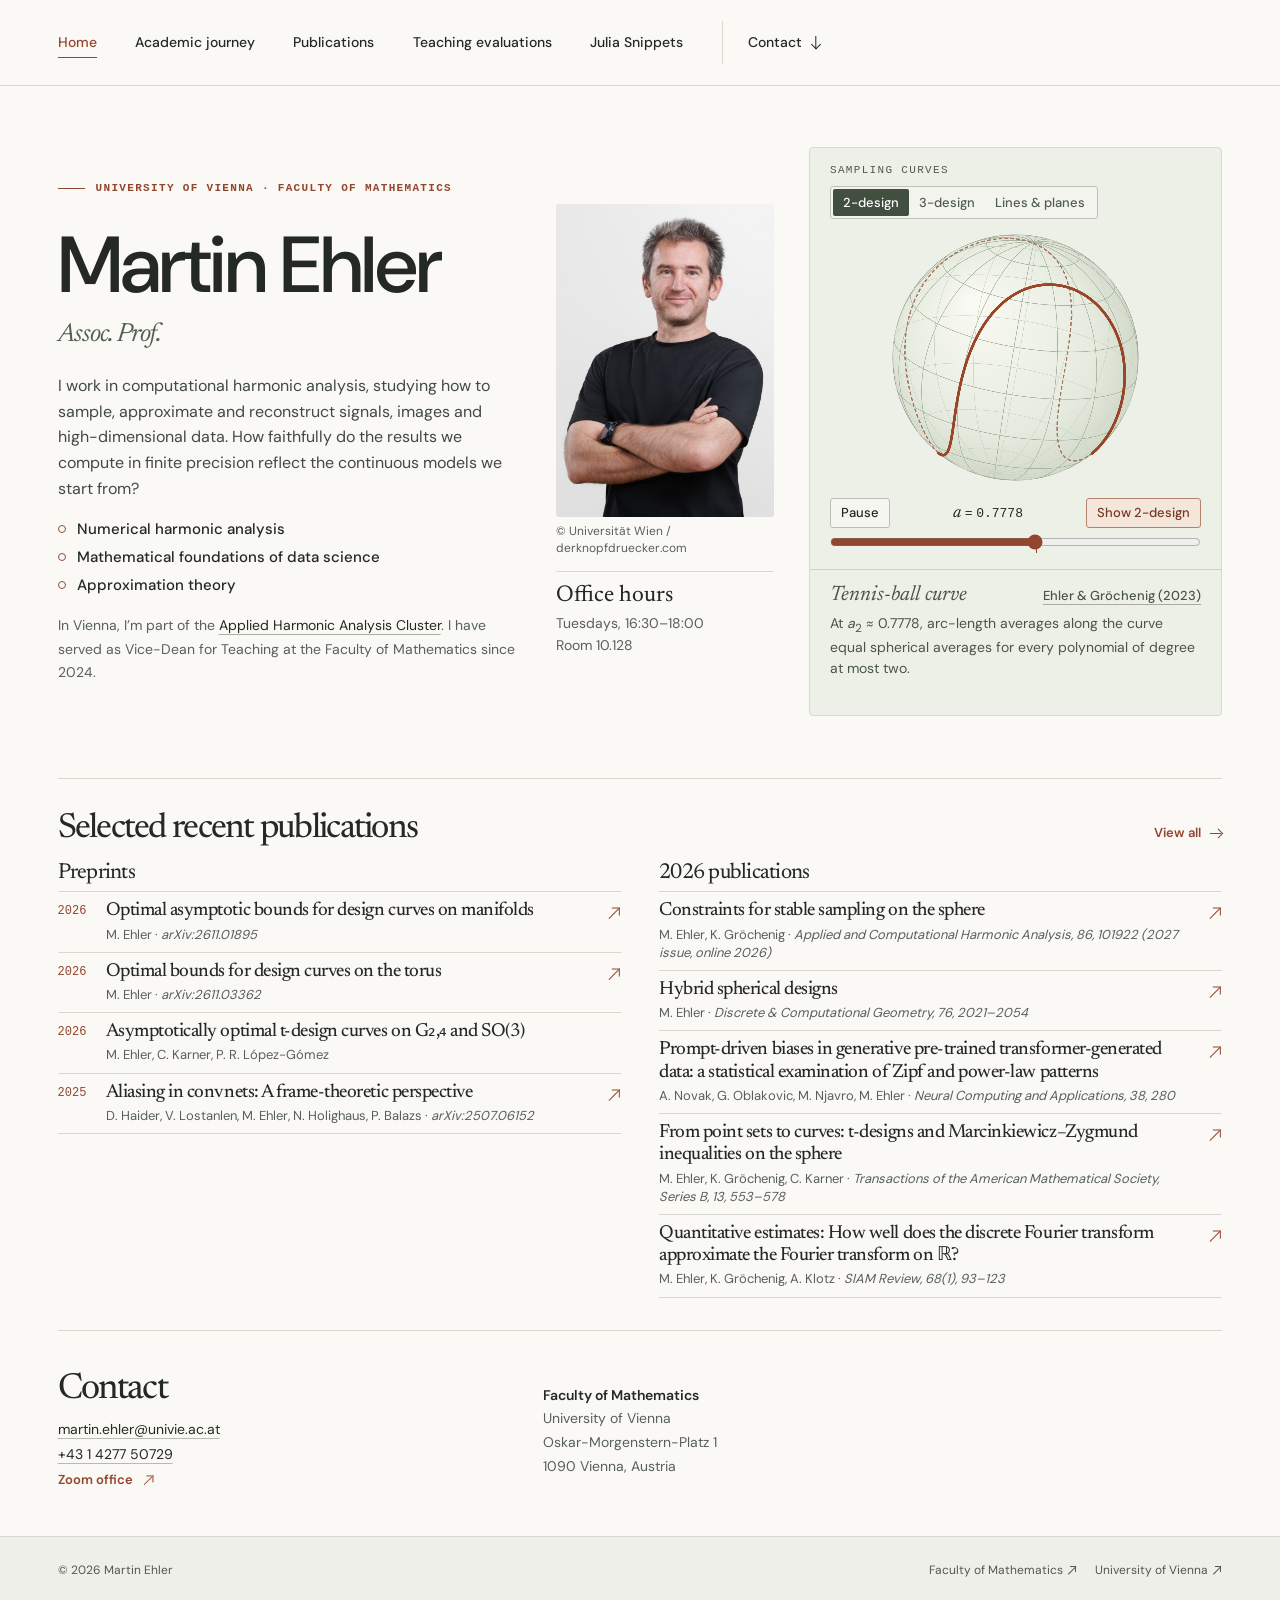
==== index.html @ 62faaa67 "Shorten the academic title beneath Martin Ehler’s name" ====
<!doctype html>
<html lang="en">
<head>
  <meta charset="utf-8">
  <meta name="viewport" content="width=device-width, initial-scale=1">
  <meta name="description" content="Mathematics at the University of Vienna. Martin Ehler’s research in computational harmonic analysis, recent papers, academic journey and contact details.">
  <meta name="theme-color" content="#faf9f5">
  <title>Martin Ehler | Mathematics, University of Vienna</title>
  <link rel="icon" type="image/png" href="assets/mark.png">
  <link rel="stylesheet" href="assets/site.css">
  
  <script defer src="assets/home.js"></script>
</head>
<body>
  <a class="skip-link" href="#main">Skip to content</a>
  <header class="masthead">
    <div class="wrap masthead-inner">
      <nav class="main-nav" aria-label="Primary navigation">
        <a href="index.html" aria-current="page">Home</a> <a href="academic-journey.html">Academic journey</a> <a href="publications.html">Publications</a>
        <a href="teaching-evaluations.html">Teaching evaluations</a>
        <a href="julia-snippets.html">Julia Snippets</a>
        <a class="contact-nav" href="#contact">Contact <span class="link-arrow arrow-down" aria-hidden="true"></span></a>
      </nav>
    </div>
  </header>
  <main class="wrap" id="main" tabindex="-1">
    
  <section class="home-hero" aria-labelledby="name">
    <div class="hero-copy">
      <p class="kicker kicker-line">University of Vienna · Faculty of Mathematics</p>
      <h1 id="name">Martin Ehler</h1>
      <p class="role">Assoc. Prof.</p>
      <p class="intro">I work in computational harmonic analysis, studying how to sample, approximate and reconstruct signals, images and high-dimensional data. How faithfully do the results we compute in finite precision reflect the continuous models we start from?</p>
      <ul class="focus-list" aria-label="Research interests">
        <li>Numerical harmonic analysis</li>
        <li>Mathematical foundations of data science</li>
        <li>Approximation theory</li>
      </ul>
      <p class="profile-note">In Vienna, I’m part of the <a href="https://aha.univie.ac.at/">Applied Harmonic Analysis Cluster</a>. I have served as Vice-Dean for Teaching at the Faculty of Mathematics since 2024.</p>
    </div>
    <div class="hero-portrait">
      <figure>
        <img src="assets/martin-ehler.jpg" width="756" height="1088" alt="Martin Ehler">
        <figcaption>© Universität Wien / derknopfdruecker.com</figcaption>
      </figure>
      <section class="office-hours" aria-labelledby="office-hours-title">
        <h2 id="office-hours-title">Office hours</h2>
        <p>Tuesdays, 16:30–18:00<br>Room 10.128</p>
      </section>
    </div>
    <figure class="home-plate" id="geometry">
      <div class="figure-top">
        <span class="figure-title">
          <span class="curves-heading">Sampling curves</span>
          <span class="geometry-heading" inert>Optimal configurations</span>
        </span>
        <div class="curve-choices" role="group" aria-label="Choose a mathematical view" hidden>
          <button type="button" data-degree="2" aria-pressed="true">2-design</button>
          <button type="button" data-degree="3" aria-pressed="false">3-design</button>
          <button type="button" data-view="geometry" aria-pressed="false">Lines &amp; planes</button>
        </div>
      </div>
      <div class="figure-views">
        <div class="curve-view">
          <div class="plate-image-area">
            <img class="sphere-poster" src="assets/sphere.png" width="1024" height="1024" alt="The tennis-ball seam at the spherical 2-design parameter. Its far side is dashed.">
            <canvas class="spherical-curve" width="1024" height="1024" role="img" aria-labelledby="curve-title-2" aria-describedby="curve-view" hidden></canvas>
            <span id="curve-view" hidden>The copper line is solid on the near side of the sphere and dashed on the far side.</span>
          </div>
          <div class="curve-controls" hidden>
            <button type="button" class="play-curve">Play</button>
            <label for="curve-parameter"><i>a</i> = <span class="parameter-value">0.7778</span></label>
            <div class="parameter-track">
              <input type="range" id="curve-parameter" min="0.5" max="1" step="0.0001" value="0.7778" aria-label="Shape parameter a" aria-describedby="design-note-2">
            </div>
            <button type="button" class="show-design">Show 2-design</button>
          </div>
        </div>
        <div class="geometry-view" inert>
          <div class="geometry-stage">
            <canvas class="geometry-canvas" tabindex="0" aria-label="Six lines and six planes in 3D" aria-describedby="geometry-help" aria-description="Use the arrow keys to rotate and + or − to zoom."></canvas>
            <span class="geometry-hint" id="geometry-help">Drag to rotate · Scroll or pinch to zoom</span>
            <p class="geometry-status" role="status">Loading the 3D model…</p>
          </div>
          <div class="geometry-tools">
            <button type="button" class="geometry-spin" disabled>Pause rotation</button>
          </div>
        </div>
      </div>
      <figcaption class="plate-caption">
        <div data-caption="2">
          <div class="caption-heading"><span class="figure-caption-text" id="curve-title-2">Tennis-ball curve</span>
            <a class="curve-source" href="https://doi.org/10.1017/fms.2023.106">Ehler &amp; Gröchenig (2023)</a></div>
          <p id="design-note-2">At <i>a</i><sub>2</sub> ≈ 0.7778, arc-length averages along the curve equal spherical averages for every polynomial of degree at most two.</p>
          <noscript><p><a href="assets/sphere-k3.png">View the spherical 3-design at <i>a</i>₃ ≈ 0.7660</a></p></noscript>
        </div>
        <div data-caption="3" inert>
          <div class="caption-heading"><span class="figure-caption-text" id="curve-title-3">Spherical curve with threefold symmetry</span>
            <a class="curve-source" href="https://doi.org/10.1017/fms.2023.106">Ehler &amp; Gröchenig (2023)</a></div>
          <p id="design-note-3">At <i>a</i><sub>3</sub> ≈ 0.7660, arc-length averages along the curve equal spherical averages for every polynomial of degree at most three.</p>
        </div>
        <div class="geometry-description" data-caption="geometry" inert>
          <div class="caption-heading"><span class="figure-caption-text">Six lines, six planes</span>
            <a class="curve-source" href="https://doi.org/10.1007/s00365-018-9443-5" title="Reproducing Kernels for the Irreducible Components of Polynomial Spaces on Unions of Grassmannians, §7.6">Ehler &amp; Gräf (2019)</a></div>
          <p>Six lines join opposite vertices of a regular icosahedron. Pair each line with its perpendicular plane through the center. Together they form a 3-design with the fewest possible subspaces.</p>
        </div>
      </figcaption>
    </figure>
  </section>

  <section class="home-secondary" aria-labelledby="papers-title">
    <div class="section-head">
      <h2 id="papers-title">Selected recent publications</h2>
      <a class="mini-link" href="publications.html">View all <span aria-hidden="true" class="link-arrow"></span></a>
    </div>
    <div class="recent-groups">
      <section aria-labelledby="recent-preprints">
        <h3 id="recent-preprints">Preprints</h3>
        <ul class="highlight-list dated-papers">
          <li>
            <a class="highlight-paper" href="https://arxiv.org/abs/2611.01895">
              <span class="date">2026</span>
              <span><span class="paper-title">Optimal asymptotic bounds for design curves on manifolds</span>
                <span class="byline">M. Ehler · <i>arXiv:2611.01895</i></span></span>
              <span aria-hidden="true" class="link-arrow arrow-out"></span>
            </a>
          </li>
          <li>
            <a class="highlight-paper" href="https://arxiv.org/abs/2611.03362">
              <span class="date">2026</span>
              <span><span class="paper-title">Optimal bounds for design curves on the torus</span>
                <span class="byline">M. Ehler · <i>arXiv:2611.03362</i></span></span>
              <span aria-hidden="true" class="link-arrow arrow-out"></span>
            </a>
          </li>
          <li>
            <div class="highlight-paper">
              <span class="date">2026</span>
              <span><span class="paper-title">Asymptotically optimal t-design curves on G₂,₄ and SO(3)</span>
                <span class="byline">M. Ehler, C. Karner, P. R. López-Gómez</span></span>
            </div>
          </li>
          <li>
            <a class="highlight-paper" href="https://arxiv.org/abs/2507.06152">
              <span class="date">2025</span>
              <span><span class="paper-title">Aliasing in convnets: A frame-theoretic perspective</span>
                <span class="byline">D. Haider, V. Lostanlen, M. Ehler, N. Holighaus, P. Balazs · <i>arXiv:2507.06152</i></span></span>
              <span aria-hidden="true" class="link-arrow arrow-out"></span>
            </a>
          </li>
        </ul>
      </section>
      <section aria-labelledby="recent-2026">
        <h3 id="recent-2026">2026 publications</h3>
        <ul class="highlight-list">
          <li>
            <a class="highlight-paper" href="https://doi.org/10.1016/j.acha.2026.101922">
              <span><span class="paper-title">Constraints for stable sampling on the sphere</span>
                <span class="byline">M. Ehler, K. Gröchenig · <i>Applied and Computational Harmonic Analysis, 86, 101922 (2027 issue, online 2026)</i></span></span>
              <span aria-hidden="true" class="link-arrow arrow-out"></span>
            </a>
          </li>
          <li>
            <a class="highlight-paper" href="https://doi.org/10.1007/s00454-026-00861-7">
              <span><span class="paper-title">Hybrid spherical designs</span>
                <span class="byline">M. Ehler · <i>Discrete &amp; Computational Geometry, 76, 2021–2054</i></span></span>
              <span aria-hidden="true" class="link-arrow arrow-out"></span>
            </a>
          </li>
          <li>
            <a class="highlight-paper" href="https://doi.org/10.1007/s00521-026-12062-7">
              <span><span class="paper-title">Prompt-driven biases in generative pre-trained transformer-generated data: a statistical examination of Zipf and power-law patterns</span>
                <span class="byline">A. Novak, G. Oblakovic, M. Njavro, M. Ehler · <i>Neural Computing and Applications, 38, 280</i></span></span>
              <span aria-hidden="true" class="link-arrow arrow-out"></span>
            </a>
          </li>
          <li>
            <a class="highlight-paper" href="https://doi.org/10.1090/btran/259">
              <span><span class="paper-title">From point sets to curves: t-designs and Marcinkiewicz–Zygmund inequalities on the sphere</span>
                <span class="byline">M. Ehler, K. Gröchenig, C. Karner · <i>Transactions of the American Mathematical Society, Series B, 13, 553–578</i></span></span>
              <span aria-hidden="true" class="link-arrow arrow-out"></span>
            </a>
          </li>
          <li>
            <a class="highlight-paper" href="https://doi.org/10.1137/24M1650399">
              <span><span class="paper-title">Quantitative estimates: How well does the discrete Fourier transform approximate the Fourier transform on ℝ?</span>
                <span class="byline">M. Ehler, K. Gröchenig, A. Klotz · <i>SIAM Review, 68(1), 93–123</i></span></span>
              <span aria-hidden="true" class="link-arrow arrow-out"></span>
            </a>
          </li>
        </ul>
      </section>
    </div>
  </section>
  <section class="contact-block" id="contact" aria-labelledby="contact-title">
    <div class="contact-identity">
      <h2 id="contact-title">Contact</h2><a href="mailto:martin.ehler@univie.ac.at">martin.ehler@univie.ac.at</a><br>
      <a href="tel:+431427750729">+43 1 4277 50729</a><br>
      <a class="mini-link" href="https://univienna.zoom.us/j/3444855504">Zoom office <span class="link-arrow arrow-out" aria-hidden="true"></span></a>
    </div>
    <address class="contact-data"><strong>Faculty of Mathematics</strong>University of Vienna<br>Oskar-Morgenstern-Platz 1<br>1090 Vienna, Austria</address>
  </section>

  </main>
  <footer class="site-footer">
    <div class="wrap footer-inner"><span>© 2026 Martin Ehler</span>
      <nav class="footer-links" aria-label="University links">
        <a href="https://mathematik.univie.ac.at/en/">Faculty of Mathematics <span aria-hidden="true" class="link-arrow arrow-out"></span></a>
        <a href="https://www.univie.ac.at/en/">University of Vienna <span aria-hidden="true" class="link-arrow arrow-out"></span></a>
      </nav>
    </div>
  </footer>
</body>
</html>
---- assets/site.css ----
@font-face{font-family:Newsreader;src:url("fonts/Newsreader.ttf") format("truetype");font-weight:200 800;font-style:normal;font-display:swap}
@font-face{font-family:Newsreader;src:url("fonts/Newsreader-Italic.ttf") format("truetype");font-weight:200 800;font-style:italic;font-display:swap}
@font-face{font-family:"DM Sans";src:url("fonts/DM-Sans.ttf") format("truetype");font-weight:100 1000;font-style:normal;font-display:swap}
:root{
  --paper:#faf9f5; --ink:#242923; --muted:#586059; --accent:#93452e; --line:#d8d8cd;
  --sage:#eeefe7; --serif:Newsreader,Georgia,"Times New Roman",serif;
  --sans:"DM Sans",system-ui,-apple-system,"Segoe UI",sans-serif; --mono:ui-monospace,"SFMono-Regular",Consolas,"Liberation Mono",monospace;
}
*{box-sizing:border-box}
html{scroll-behavior:smooth;scroll-padding-top:26px}
body{margin:0;background:var(--paper);color:var(--ink);font:400 16px/1.55 var(--sans);-webkit-font-smoothing:antialiased}
a{color:inherit;text-decoration-color:#a9aca0;text-underline-offset:4px}
a:hover{color:var(--accent);text-decoration-color:currentColor}
button,input,select{font:inherit;color:inherit}
button,a{touch-action:manipulation}
button{cursor:pointer}
:focus-visible{outline:2px solid var(--accent);outline-offset:4px}
[hidden]{display:none!important}
img{max-width:100%;vertical-align:middle}
h1,h2,h3,p,figure{margin:0}
h1,h2,h3{font-family:var(--serif);font-weight:440;line-height:1.08}
::selection{background:#e7cbbd}
.wrap{width:min(120rem,calc(100% - clamp(4rem,9vw,14rem)));margin-inline:auto}
.skip-link{position:fixed;top:6px;left:12px;transform:translateY(-160%);z-index:10;padding:.6em 1em;color:#fff;background:var(--ink)}
.skip-link:focus{transform:none}
.masthead{border-bottom:1px solid var(--line)}
.masthead-inner{min-height:85px;display:flex;align-items:center}
.main-nav{display:flex;align-items:center;gap:clamp(18px,3vw,42px)}
.main-nav a{font:500 14px/1.3 var(--sans);text-decoration:none;position:relative;padding:12px 0;white-space:nowrap}
.main-nav [aria-current=page]{color:var(--accent)}
.main-nav [aria-current=page]:after{content:"";position:absolute;left:0;right:0;bottom:6px;background:var(--accent);height:1px}
.main-nav .contact-nav{padding-left:clamp(15px,2vw,28px);border-left:1px solid var(--line);display:flex;align-items:center;gap:8px}
.kicker{font:600 11px/1.5 var(--mono);text-transform:uppercase;letter-spacing:.12em;color:var(--accent)}
.kicker-line{display:flex;align-items:center;column-gap:11px}
.kicker-line:before{content:"";width:27px;height:1px;background:currentColor;flex:none}
.home-hero{display:grid;grid-template-columns:minmax(0,1.12fr) clamp(190px,17vw,272px) minmax(0,1fr);align-items:center;gap:clamp(22px,2.8vw,56px);padding-block:clamp(43px,4.8vw,70px);border-bottom:1px solid var(--line)}
.hero-copy .kicker{margin-bottom:29px}
.hero-copy h1{font:525 clamp(3.5rem,6.2vw,6.5rem)/1.02 var(--sans);letter-spacing:-.02em}
.role{font-size:clamp(22px,2.05vw,31px);font-family:var(--serif);font-style:italic;line-height:1.18;margin-top:14px;letter-spacing:-.035em;color:#535e52}
.intro{font-size:clamp(16px,1.23vw,19px);line-height:1.6;max-width:55ch;color:#424a42;margin-top:22px;text-wrap:pretty}
.hero-portrait{justify-self:center;width:100%;max-width:272px}
.hero-portrait img{display:block;width:100%;height:auto;border-radius:3px}
.hero-portrait figcaption{margin-top:6px;color:var(--muted);font:12px/1.4 var(--sans)}
.office-hours{margin-top:14px;padding-top:12px;border-top:1px solid var(--line)}
.office-hours h2{font-size:23px}
.office-hours p{margin:5px 0 3px;font-size:14px;color:var(--muted)}
.button,.plain-link{display:inline-flex;align-items:center;justify-content:center;gap:13px;font:550 14px/1.3 var(--sans);text-decoration:none}
.button{background:var(--ink);color:var(--paper);padding:15px 19px;border:1px solid var(--ink);border-radius:3px}
.button:hover{background:#3c473c;border-color:#3c473c;color:#fff}
.plain-link{border-bottom:1px solid #8e9488;padding:7px 0 4px}
.link-arrow{position:relative;display:inline-block;width:.95em;height:.95em;flex:none;vertical-align:-.08em}
.link-arrow:before,.link-arrow:after{content:"";position:absolute}
.link-arrow:before{width:.86em;right:.07em;top:50%;border-top:1.3px solid currentColor}
.link-arrow:after{width:.43em;height:.43em;right:.08em;top:50%;border-top:1.3px solid currentColor;border-right:1.3px solid currentColor;transform:translateY(-46%) rotate(45deg)}
.arrow-out{transform:rotate(-45deg)}
.arrow-down{transform:rotate(90deg)}
.highlight-paper .arrow-out{align-self:start;margin-top:5px}
.home-plate{--figure-diameter:clamp(245px,21vw,400px);margin:0;container-type:inline-size;background:#edf0e7;border:1px solid #d6dbcf;border-radius:4px;overflow:hidden}
.figure-top{padding:15px 20px 0;display:flex;align-items:center;justify-content:space-between;gap:8px;flex-wrap:wrap}
.figure-title{display:grid;font:500 11px/1.4 var(--mono);letter-spacing:.12em;text-transform:uppercase;color:#4c5c4e}
.figure-title>span{grid-area:1/1}
.figure-title>[inert]{visibility:hidden}
.curve-choices{border:1px solid #bcc2b6;border-radius:3px;display:inline-flex;padding:2px;align-items:center;background:#f3f4ee}
.curve-choices button{border:0;background:transparent;color:#515c51;font:500 13px/1 var(--sans);padding:7px 10px;border-radius:2px}
.curve-choices button[aria-pressed=true]{background:#424e40;color:white}
/* Stack every alternative in the same grid cell so wrapped captions and controls reserve their space. */
.figure-views,.plate-caption{display:grid;grid-template-columns:minmax(0,1fr)}
.figure-views>*,.plate-caption>[data-caption]{grid-area:1/1;min-width:0}
.figure-views>[inert],.plate-caption>[inert]{visibility:hidden}
.geometry-stage{position:relative;width:min(calc(100% - 28px),var(--figure-diameter));aspect-ratio:1;margin:4px auto}
.geometry-canvas{width:100%;height:100%;display:block;touch-action:none;cursor:grab}
.geometry-canvas:active{cursor:grabbing}
.geometry-canvas:focus-visible{outline:2px solid var(--accent);outline-offset:-2px}
.geometry-status{position:absolute;inset:0;display:grid;place-items:center;padding:18px;text-align:center;background:#edf0e7;color:var(--muted)}
.geometry-tools{display:flex;align-items:center;gap:6px;flex-wrap:wrap;padding:2px 14px 13px}
.geometry-tools button{font:500 13px/1.2 var(--sans);background:#f5f6f0;border:1px solid #b9c0b2;border-radius:3px;padding:6px 9px}
.geometry-hint{position:absolute;inset:auto 0 0;text-align:center;pointer-events:none;font:12px/1.3 var(--sans);color:#485647}
.geometry-spin{min-width:9em}
@container (max-width:24rem){.figure-top{padding-inline:14px}.curve-choices button{padding-inline:8px}}
.plate-image-area{display:grid;place-items:center;padding:4px 14px}
.plate-image-area :is(img,canvas){display:block;width:min(100%,var(--figure-diameter));height:auto;aspect-ratio:1}
.curve-controls{display:flex;align-items:center;gap:12px;padding:2px 20px 13px;font:500 13px/1.2 var(--sans)}
.curve-controls button{background:#f5f6f0;border:1px solid #b9c0b2;border-radius:3px;padding:6px 10px;font:inherit;white-space:nowrap}
.curve-controls button:hover{border-color:#778472}
.play-curve{min-width:4.1em}
.curve-controls label{display:flex;align-items:baseline;gap:.28em;white-space:nowrap;font:13px/1.2 var(--mono)}
.curve-controls label i{font:italic 18px/1 var(--serif)}
.parameter-track{position:relative;flex:1;min-width:4rem}
.parameter-track:after{content:"";position:absolute;top:calc(50% + 7px);left:var(--design-position);height:4px;border-left:1px solid var(--accent);pointer-events:none}
.parameter-track input{display:block;width:100%;height:28px;margin:0;accent-color:var(--accent);cursor:pointer}
.home-plate[data-at-design="true"] .show-design{background:#f5e6db;border-color:#b3836c;color:#743921}
.plate-caption{border-top:1px solid #cdd4c6;padding:13px 20px;color:#485647}
.caption-heading{display:flex;align-items:baseline;justify-content:space-between;flex-wrap:wrap;gap:3px 12px}
.figure-caption-text{font:italic 21px/1.2 var(--serif)}
.curve-source{font:500 13px/1.5 var(--sans)}
.plate-caption p{max-width:72ch;margin-top:5px;font:14px/1.5 var(--sans)}
.home-secondary{padding:clamp(24px,2.5vw,38px) 0}
.section-head{display:flex;align-items:baseline;justify-content:space-between;gap:10px}
.section-head h2{font-size:clamp(30px,2.7vw,42px);letter-spacing:-.05em}
.mini-link{font:600 13px/1.4 var(--sans);text-decoration:none;color:var(--accent);white-space:nowrap;display:inline-flex;gap:9px;align-items:center}
.recent-groups{display:grid;grid-template-columns:repeat(2,minmax(0,1fr));gap:18px clamp(24px,3vw,48px);margin-top:14px}
.recent-groups h3{font-size:clamp(21px,1.7vw,26px);letter-spacing:-.035em}
.highlight-list{margin:6px 0 0;padding:0;list-style:none;border-top:1px solid var(--line)}
.highlight-list li{border-bottom:1px solid var(--line)}
.dated-papers .highlight-paper{grid-template-columns:38px minmax(0,1fr) 16px}
.highlight-paper{display:grid;grid-template-columns:minmax(0,1fr) 16px;gap:10px;padding:8px 0;text-decoration:none}
.highlight-paper .date{color:var(--accent);font:500 12px/1.3 var(--mono);padding-top:4px}
.highlight-paper .paper-title{font:470 clamp(19px,1.45vw,23px)/1.17 var(--serif);letter-spacing:-.025em;display:block;text-wrap:pretty}
.highlight-paper .byline{font:400 13px/1.4 var(--sans);color:var(--muted);margin-top:3px;display:block}
.highlight-paper .link-arrow{color:var(--accent);justify-self:end}
.focus-list{list-style:none;margin:18px 0;padding:0;display:grid;gap:6px}
.focus-list li{display:flex;gap:11px;align-items:baseline;font-size:15px;line-height:1.45;font-weight:500}
.focus-list li:before{content:"";width:6px;height:6px;border:1px solid #91513a;border-radius:50%;transform:translateY(-1px);flex:none}
.profile-note{font:400 14px/1.65 var(--sans);color:var(--muted);max-width:61ch}
.profile-note a{text-decoration-color:#aaafa2;color:var(--ink)}
.contact-block{border-top:1px solid var(--line);padding-block:40px 44px;display:grid;grid-template-columns:1.3fr 1fr .85fr;gap:28px;align-items:center}
.contact-identity h2{font-size:36px;letter-spacing:-.045em;margin-bottom:8px}
.contact-block a:not(.mini-link){font-size:14px;text-decoration-color:#b8bbb0}
.contact-data{font-style:normal;color:var(--muted);font-size:14px;line-height:1.7}
.contact-data strong{display:block;font-weight:600;color:var(--ink)}
.site-footer{border-top:1px solid var(--line);background:#eeefe8}
.footer-inner{min-height:68px;display:flex;align-items:center;justify-content:space-between;gap:18px;font-size:12px;color:#50594f}
.footer-links{display:flex;gap:18px;flex-wrap:wrap}
.footer-links a{text-decoration:none}
.footer-links a:hover{text-decoration:underline}
.page-intro{padding:clamp(32px,3.8vw,58px) 0 clamp(26px,2.9vw,44px);display:flex;justify-content:space-between;gap:24px;align-items:flex-end}
.page-intro h1{font-size:clamp(58px,5.8vw,88px);letter-spacing:-.052em;line-height:.98}
.page-intro .kicker{margin-bottom:18px}
.page-intro p{max-width:61ch;margin-top:13px;color:var(--muted);font-size:16px}
.page-intro .button{white-space:nowrap;flex-shrink:0}
@media(max-width:950px){
  .wrap{width:calc(100% - 64px)}.home-hero{gap:30px;grid-template-columns:minmax(0,1fr) clamp(196px,28vw,256px)}.home-plate{grid-column:1/-1}.hero-copy h1{font-size:clamp(66px,8.8vw,82px)}.hero-copy .kicker{font-size:10px;letter-spacing:.07em}
  .contact-block{grid-template-columns:auto 1fr 1fr;gap:18px}.figure-top{padding-inline:14px}.figure-title{letter-spacing:.06em}
  .curve-controls{gap:8px;padding-inline:14px}
}
@media(max-width:740px){
  .wrap{width:calc(100% - 40px)}.masthead-inner{min-height:66px}.main-nav{flex-wrap:wrap;gap:0 16px}.main-nav a{font-size:13px}.main-nav .contact-nav{padding-left:0;border:0;gap:0}.contact-nav .link-arrow{display:none}
  .home-hero{grid-template-columns:1fr;gap:28px;padding-block:36px}.hero-copy .kicker{margin-bottom:23px}.hero-copy h1{font-size:clamp(2.75rem,15.8vw,5.125rem)}.role{margin-top:8px;font-size:25px}.intro{margin-top:14px;font-size:16px;max-width:55ch}
  .hero-portrait{width:clamp(196px,42vw,256px);max-width:100%}.home-plate{--figure-diameter:clamp(226px,45vw,300px);max-width:100%;width:100%}.plate-caption{padding:12px 15px}
  .recent-groups{grid-template-columns:1fr}.focus-list{margin:15px 0}
  .contact-block{grid-template-columns:1fr 1fr;row-gap:24px}.contact-identity{grid-column:1/-1}
  .page-intro{align-items:flex-start}.page-intro .button{font-size:13px;padding:12px}
}
@media(max-width:530px){
  .masthead-inner{padding:10px 0}.main-nav{flex:1 1 24rem;gap:0 14px}.main-nav a{padding:8px 0 9px}
  .main-nav [aria-current=page]:after{bottom:3px}.home-hero{padding-top:32px}.kicker-line{gap:8px}.kicker-line:before{width:18px}
  .home-secondary .section-head{align-items:center}.section-head h2{font-size:32px}.mini-link{font-size:12px}.highlight-paper{grid-template-columns:minmax(0,1fr) 12px;gap:10px}.dated-papers .highlight-paper{grid-template-columns:36px minmax(0,1fr) 12px}.highlight-paper .date{font-size:11px}
  .footer-inner{align-items:flex-start;flex-direction:column;justify-content:center;gap:7px;padding:17px 0}
  .contact-block{grid-template-columns:1fr}.contact-identity{grid-column:auto}.contact-data{padding-left:0}
  .page-intro{flex-direction:column;gap:18px}.page-intro h1{font-size:58px}.page-intro p{font-size:15px}
}
@container (max-width:26rem){
  .curve-controls{display:grid;grid-template-columns:auto 1fr auto;gap:0 8px}
  .curve-controls label{justify-content:center}.parameter-track{grid-column:1/-1;grid-row:2}
}
@media(max-width:360px){
  .wrap{width:calc(100% - 28px)}
}
@media(prefers-reduced-motion:reduce){html{scroll-behavior:auto}*,*:before,*:after{animation-duration:.001ms!important;transition-duration:.001ms!important}}
@media print{
  body{background:white;color:black}.wrap{width:100%;max-width:none}.masthead,.skip-link,.curve-choices,.curve-controls,.page-intro .button,.site-footer{display:none!important}
  .highlight-paper{break-inside:avoid}.page-intro{padding-block:20px}.home-hero{padding-block:12px}
}
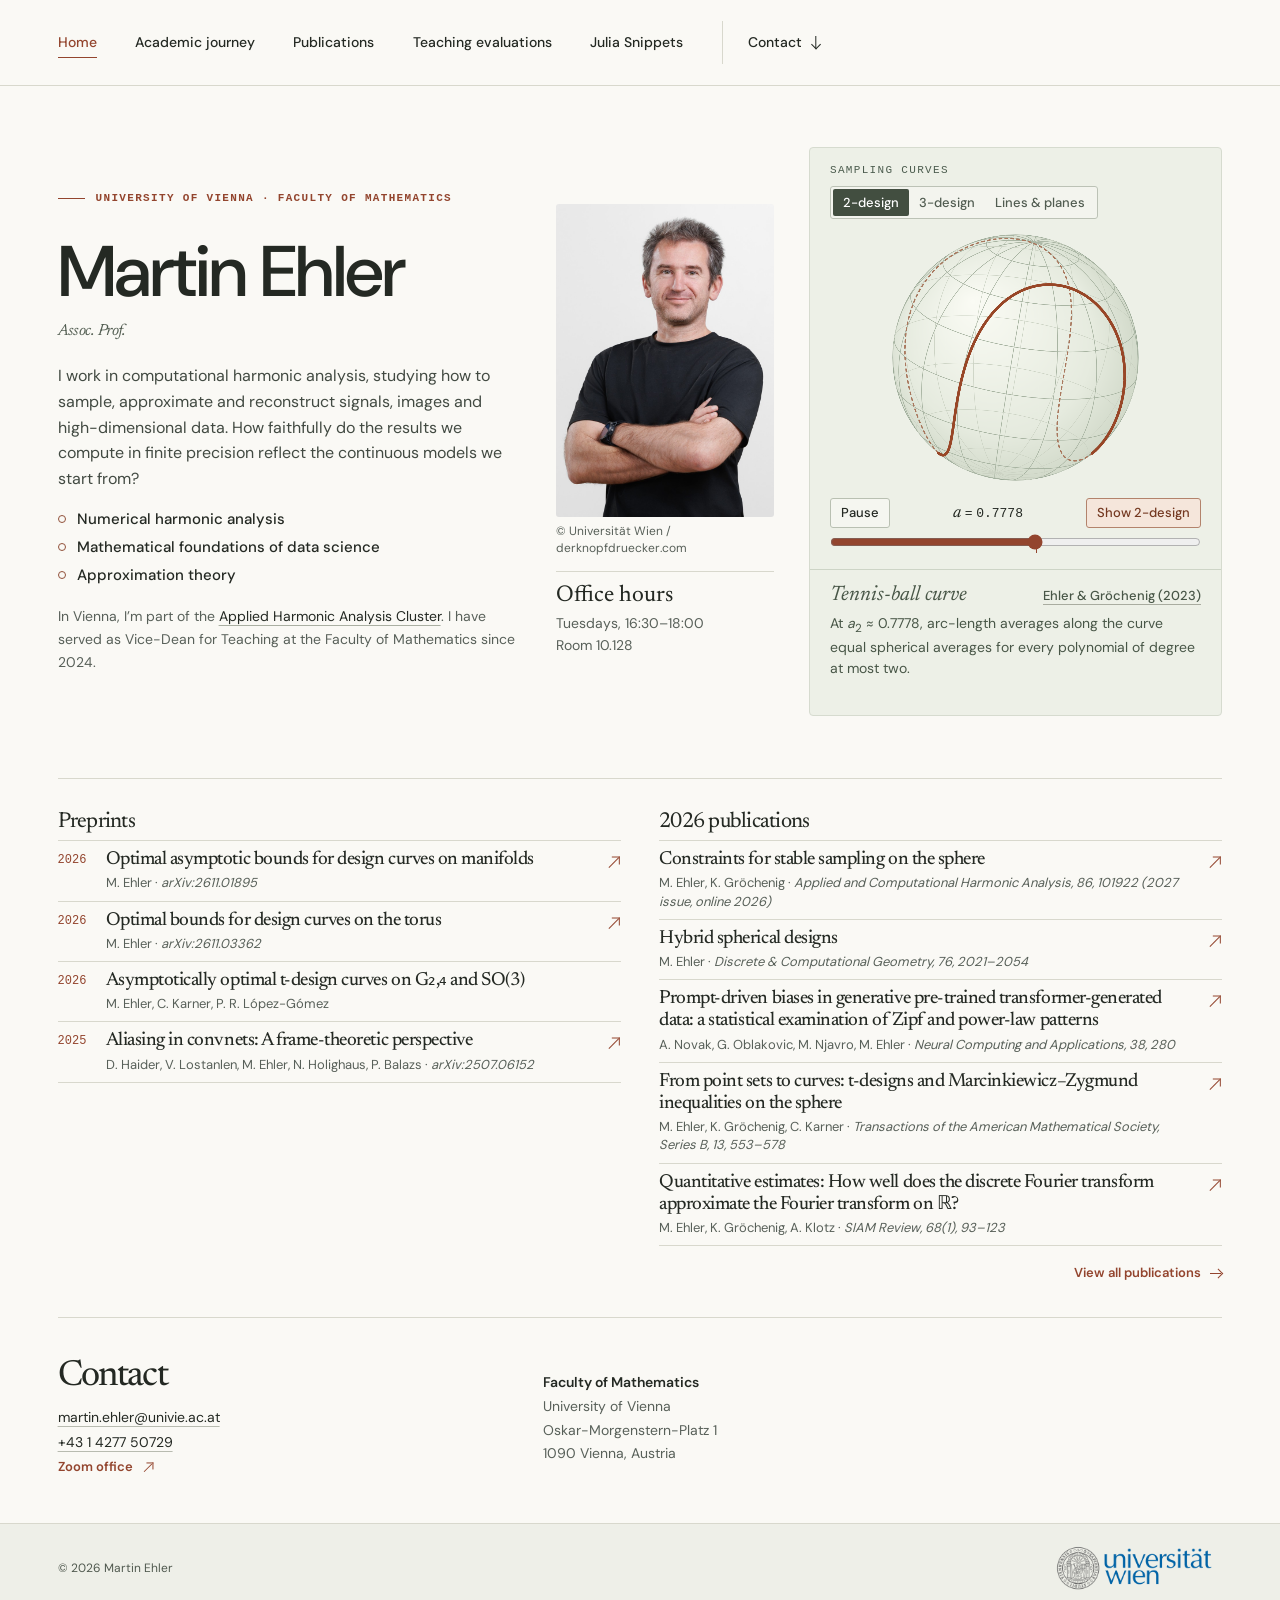
==== commit d1726e22: "Link the affiliations, update the university footer and align page headings" ====
--- a/index.html
+++ b/index.html
@@ -27,7 +27,7 @@
     
   <section class="home-hero" aria-labelledby="name">
     <div class="hero-copy">
-      <p class="kicker kicker-line">University of Vienna · Faculty of Mathematics</p>
+      <p class="kicker kicker-line"><span><a href="https://www.univie.ac.at/en/">University of Vienna</a> · <a href="https://mathematik.univie.ac.at/en/">Faculty of Mathematics</a></span></p>
       <h1 id="name">Martin Ehler</h1>
       <p class="role">Assoc. Prof.</p>
       <p class="intro">I work in computational harmonic analysis, studying how to sample, approximate and reconstruct signals, images and high-dimensional data. How faithfully do the results we compute in finite precision reflect the continuous models we start from?</p>
@@ -108,14 +108,10 @@
     </figure>
   </section>
 
-  <section class="home-secondary" aria-labelledby="papers-title">
-    <div class="section-head">
-      <h2 id="papers-title">Selected recent publications</h2>
-      <a class="mini-link" href="publications.html">View all <span aria-hidden="true" class="link-arrow"></span></a>
-    </div>
+  <section class="home-secondary" aria-label="Recent publications">
     <div class="recent-groups">
       <section aria-labelledby="recent-preprints">
-        <h3 id="recent-preprints">Preprints</h3>
+        <h2 id="recent-preprints">Preprints</h2>
         <ul class="highlight-list dated-papers">
           <li>
             <a class="highlight-paper" href="https://arxiv.org/abs/2611.01895">
@@ -151,7 +147,7 @@
         </ul>
       </section>
       <section aria-labelledby="recent-2026">
-        <h3 id="recent-2026">2026 publications</h3>
+        <h2 id="recent-2026">2026 publications</h2>
         <ul class="highlight-list">
           <li>
             <a class="highlight-paper" href="https://doi.org/10.1016/j.acha.2026.101922">
@@ -191,6 +187,7 @@
         </ul>
       </section>
     </div>
+    <p class="archive-link"><a class="mini-link" href="publications.html">View all publications <span aria-hidden="true" class="link-arrow"></span></a></p>
   </section>
   <section class="contact-block" id="contact" aria-labelledby="contact-title">
     <div class="contact-identity">
@@ -204,10 +201,7 @@
   </main>
   <footer class="site-footer">
     <div class="wrap footer-inner"><span>© 2026 Martin Ehler</span>
-      <nav class="footer-links" aria-label="University links">
-        <a href="https://mathematik.univie.ac.at/en/">Faculty of Mathematics <span aria-hidden="true" class="link-arrow arrow-out"></span></a>
-        <a href="https://www.univie.ac.at/en/">University of Vienna <span aria-hidden="true" class="link-arrow arrow-out"></span></a>
-      </nav>
+      <img class="footer-logo" src="assets/university-of-vienna.png" width="2000" height="1000" alt="University of Vienna">
     </div>
   </footer>
 </body>
--- a/assets/site.css
+++ b/assets/site.css
@@ -3,6 +3,7 @@
 @font-face{font-family:"DM Sans";src:url("fonts/DM-Sans.ttf") format("truetype");font-weight:100 1000;font-style:normal;font-display:swap}
 :root{
   --paper:#faf9f5; --ink:#242923; --muted:#586059; --accent:#93452e; --line:#d8d8cd;
+  --page-title-size:clamp(2.5rem,3.5vw,3.5rem);
   --sage:#eeefe7; --serif:Newsreader,Georgia,"Times New Roman",serif;
   --sans:"DM Sans",system-ui,-apple-system,"Segoe UI",sans-serif; --mono:ui-monospace,"SFMono-Regular",Consolas,"Liberation Mono",monospace;
 }
@@ -35,9 +36,12 @@
 .kicker-line:before{content:"";width:27px;height:1px;background:currentColor;flex:none}
 .home-hero{display:grid;grid-template-columns:minmax(0,1.12fr) clamp(190px,17vw,272px) minmax(0,1fr);align-items:center;gap:clamp(22px,2.8vw,56px);padding-block:clamp(43px,4.8vw,70px);border-bottom:1px solid var(--line)}
 .hero-copy .kicker{margin-bottom:29px}
-.hero-copy h1{font:525 clamp(3.5rem,6.2vw,6.5rem)/1.02 var(--sans);letter-spacing:-.02em}
-.role{font-size:clamp(22px,2.05vw,31px);font-family:var(--serif);font-style:italic;line-height:1.18;margin-top:14px;letter-spacing:-.035em;color:#535e52}
-.intro{font-size:clamp(16px,1.23vw,19px);line-height:1.6;max-width:55ch;color:#424a42;margin-top:22px;text-wrap:pretty}
+.hero-copy .kicker a{color:inherit;text-decoration:none}
+.hero-copy .kicker a:is(:hover,:focus-visible){text-decoration:underline}
+.hero-copy h1{font:525 clamp(3.15rem,5.6vw,5.85rem)/1.02 var(--sans);letter-spacing:-.02em}
+.role,.intro{font-size:clamp(16px,1.23vw,19px)}
+.role{font-family:var(--serif);font-style:italic;line-height:1.18;margin-top:14px;letter-spacing:-.035em;color:#535e52}
+.intro{line-height:1.6;max-width:55ch;color:#424a42;margin-top:22px;text-wrap:pretty}
 .hero-portrait{justify-self:center;width:100%;max-width:272px}
 .hero-portrait img{display:block;width:100%;height:auto;border-radius:3px}
 .hero-portrait figcaption{margin-top:6px;color:var(--muted);font:12px/1.4 var(--sans)}
@@ -95,11 +99,10 @@
 .curve-source{font:500 13px/1.5 var(--sans)}
 .plate-caption p{max-width:72ch;margin-top:5px;font:14px/1.5 var(--sans)}
 .home-secondary{padding:clamp(24px,2.5vw,38px) 0}
-.section-head{display:flex;align-items:baseline;justify-content:space-between;gap:10px}
-.section-head h2{font-size:clamp(30px,2.7vw,42px);letter-spacing:-.05em}
+.archive-link{margin-top:14px;text-align:right}
 .mini-link{font:600 13px/1.4 var(--sans);text-decoration:none;color:var(--accent);white-space:nowrap;display:inline-flex;gap:9px;align-items:center}
-.recent-groups{display:grid;grid-template-columns:repeat(2,minmax(0,1fr));gap:18px clamp(24px,3vw,48px);margin-top:14px}
-.recent-groups h3{font-size:clamp(21px,1.7vw,26px);letter-spacing:-.035em}
+.recent-groups{display:grid;grid-template-columns:repeat(2,minmax(0,1fr));gap:18px clamp(24px,3vw,48px)}
+.recent-groups h2{font-size:clamp(21px,1.7vw,26px);letter-spacing:-.035em}
 .highlight-list{margin:6px 0 0;padding:0;list-style:none;border-top:1px solid var(--line)}
 .highlight-list li{border-bottom:1px solid var(--line)}
 .dated-papers .highlight-paper{grid-template-columns:38px minmax(0,1fr) 16px}
@@ -120,22 +123,21 @@
 .contact-data strong{display:block;font-weight:600;color:var(--ink)}
 .site-footer{border-top:1px solid var(--line);background:#eeefe8}
 .footer-inner{min-height:68px;display:flex;align-items:center;justify-content:space-between;gap:18px;font-size:12px;color:#50594f}
-.footer-links{display:flex;gap:18px;flex-wrap:wrap}
-.footer-links a{text-decoration:none}
-.footer-links a:hover{text-decoration:underline}
+.footer-logo{width:clamp(8rem,14vw,11rem);height:auto;flex:none}
+.footer-meta{display:flex;align-items:center;flex-wrap:wrap;gap:.25rem 1rem}
 .page-intro{padding:clamp(32px,3.8vw,58px) 0 clamp(26px,2.9vw,44px);display:flex;justify-content:space-between;gap:24px;align-items:flex-end}
-.page-intro h1{font-size:clamp(58px,5.8vw,88px);letter-spacing:-.052em;line-height:.98}
+.page-intro h1{font-size:var(--page-title-size);letter-spacing:-.052em;line-height:.98}
 .page-intro .kicker{margin-bottom:18px}
 .page-intro p{max-width:61ch;margin-top:13px;color:var(--muted);font-size:16px}
 .page-intro .button{white-space:nowrap;flex-shrink:0}
 @media(max-width:950px){
-  .wrap{width:calc(100% - 64px)}.home-hero{gap:30px;grid-template-columns:minmax(0,1fr) clamp(196px,28vw,256px)}.home-plate{grid-column:1/-1}.hero-copy h1{font-size:clamp(66px,8.8vw,82px)}.hero-copy .kicker{font-size:10px;letter-spacing:.07em}
+  .wrap{width:calc(100% - 64px)}.home-hero{gap:30px;grid-template-columns:minmax(0,1fr) clamp(196px,28vw,256px)}.home-plate{grid-column:1/-1}.hero-copy h1{font-size:clamp(59px,7.9vw,74px)}.hero-copy .kicker{font-size:10px;letter-spacing:.07em}
   .contact-block{grid-template-columns:auto 1fr 1fr;gap:18px}.figure-top{padding-inline:14px}.figure-title{letter-spacing:.06em}
   .curve-controls{gap:8px;padding-inline:14px}
 }
 @media(max-width:740px){
   .wrap{width:calc(100% - 40px)}.masthead-inner{min-height:66px}.main-nav{flex-wrap:wrap;gap:0 16px}.main-nav a{font-size:13px}.main-nav .contact-nav{padding-left:0;border:0;gap:0}.contact-nav .link-arrow{display:none}
-  .home-hero{grid-template-columns:1fr;gap:28px;padding-block:36px}.hero-copy .kicker{margin-bottom:23px}.hero-copy h1{font-size:clamp(2.75rem,15.8vw,5.125rem)}.role{margin-top:8px;font-size:25px}.intro{margin-top:14px;font-size:16px;max-width:55ch}
+  .home-hero{grid-template-columns:1fr;gap:28px;padding-block:36px}.hero-copy .kicker{margin-bottom:23px}.hero-copy h1{font-size:clamp(2.5rem,14.2vw,4.625rem)}.role{margin-top:8px}.intro{margin-top:14px;max-width:55ch}
   .hero-portrait{width:clamp(196px,42vw,256px);max-width:100%}.home-plate{--figure-diameter:clamp(226px,45vw,300px);max-width:100%;width:100%}.plate-caption{padding:12px 15px}
   .recent-groups{grid-template-columns:1fr}.focus-list{margin:15px 0}
   .contact-block{grid-template-columns:1fr 1fr;row-gap:24px}.contact-identity{grid-column:1/-1}
@@ -144,10 +146,10 @@
 @media(max-width:530px){
   .masthead-inner{padding:10px 0}.main-nav{flex:1 1 24rem;gap:0 14px}.main-nav a{padding:8px 0 9px}
   .main-nav [aria-current=page]:after{bottom:3px}.home-hero{padding-top:32px}.kicker-line{gap:8px}.kicker-line:before{width:18px}
-  .home-secondary .section-head{align-items:center}.section-head h2{font-size:32px}.mini-link{font-size:12px}.highlight-paper{grid-template-columns:minmax(0,1fr) 12px;gap:10px}.dated-papers .highlight-paper{grid-template-columns:36px minmax(0,1fr) 12px}.highlight-paper .date{font-size:11px}
-  .footer-inner{align-items:flex-start;flex-direction:column;justify-content:center;gap:7px;padding:17px 0}
+  .mini-link{font-size:12px}.highlight-paper{grid-template-columns:minmax(0,1fr) 12px;gap:10px}.dated-papers .highlight-paper{grid-template-columns:36px minmax(0,1fr) 12px}.highlight-paper .date{font-size:11px}
+  .footer-inner{gap:12px}
   .contact-block{grid-template-columns:1fr}.contact-identity{grid-column:auto}.contact-data{padding-left:0}
-  .page-intro{flex-direction:column;gap:18px}.page-intro h1{font-size:58px}.page-intro p{font-size:15px}
+  .page-intro{flex-direction:column;gap:18px}.page-intro p{font-size:15px}
 }
 @container (max-width:26rem){
   .curve-controls{display:grid;grid-template-columns:auto 1fr auto;gap:0 8px}
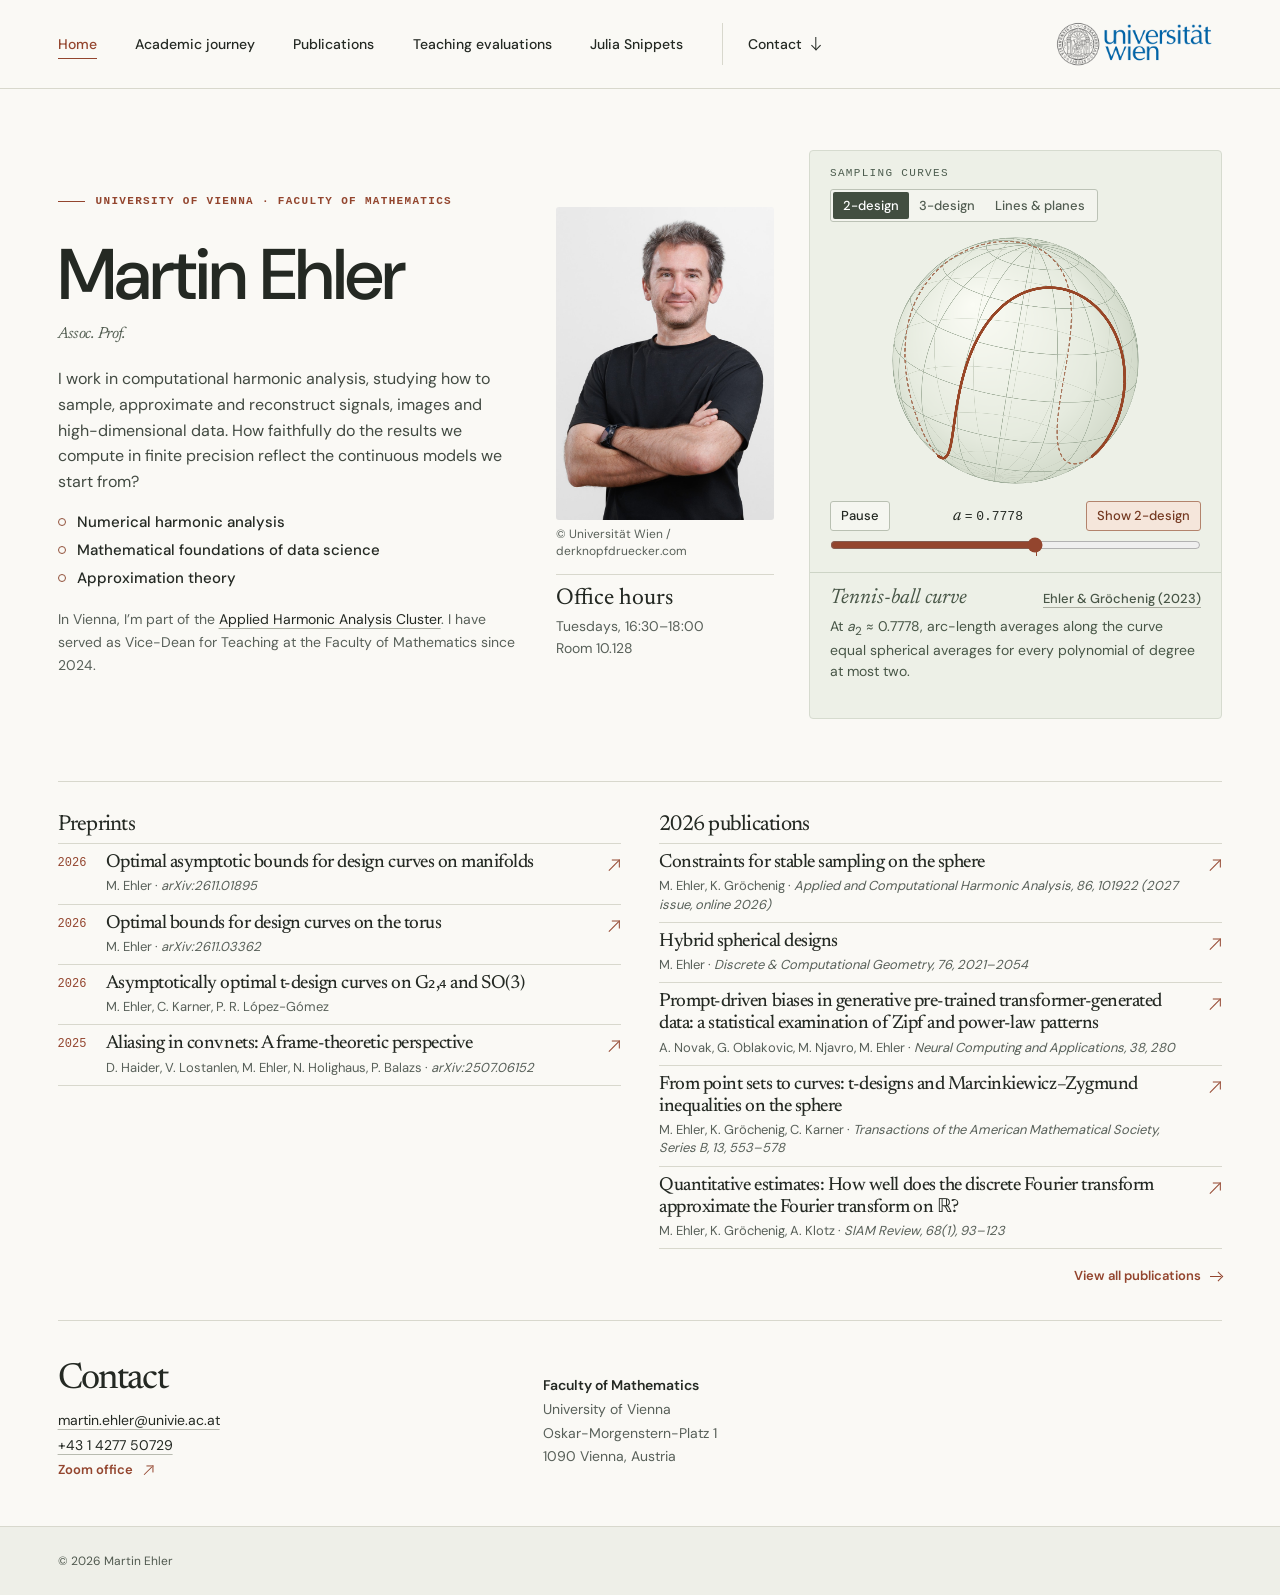
==== commit 75204ead: "Move the university logo into the header and shorten two descriptions" ====
--- a/index.html
+++ b/index.html
@@ -21,6 +21,7 @@
         <a href="julia-snippets.html">Julia Snippets</a>
         <a class="contact-nav" href="#contact">Contact <span class="link-arrow arrow-down" aria-hidden="true"></span></a>
       </nav>
+      <img class="masthead-logo" src="assets/university-of-vienna.png" width="2000" height="1000" alt="University of Vienna">
     </div>
   </header>
   <main class="wrap" id="main" tabindex="-1">
@@ -201,7 +202,6 @@
   </main>
   <footer class="site-footer">
     <div class="wrap footer-inner"><span>© 2026 Martin Ehler</span>
-      <img class="footer-logo" src="assets/university-of-vienna.png" width="2000" height="1000" alt="University of Vienna">
     </div>
   </footer>
 </body>
--- a/assets/site.css
+++ b/assets/site.css
@@ -25,8 +25,9 @@
 .skip-link{position:fixed;top:6px;left:12px;transform:translateY(-160%);z-index:10;padding:.6em 1em;color:#fff;background:var(--ink)}
 .skip-link:focus{transform:none}
 .masthead{border-bottom:1px solid var(--line)}
-.masthead-inner{min-height:85px;display:flex;align-items:center}
-.main-nav{display:flex;align-items:center;gap:clamp(18px,3vw,42px)}
+.masthead-inner{min-height:85px;display:flex;align-items:center;justify-content:space-between;gap:clamp(12px,2vw,28px)}
+.masthead-logo{width:clamp(6rem,16vw,11rem);height:auto;flex:none}
+.main-nav{display:flex;align-items:center;flex-wrap:wrap;min-width:0;gap:0 clamp(18px,3vw,42px)}
 .main-nav a{font:500 14px/1.3 var(--sans);text-decoration:none;position:relative;padding:12px 0;white-space:nowrap}
 .main-nav [aria-current=page]{color:var(--accent)}
 .main-nav [aria-current=page]:after{content:"";position:absolute;left:0;right:0;bottom:6px;background:var(--accent);height:1px}
@@ -123,8 +124,6 @@
 .contact-data strong{display:block;font-weight:600;color:var(--ink)}
 .site-footer{border-top:1px solid var(--line);background:#eeefe8}
 .footer-inner{min-height:68px;display:flex;align-items:center;justify-content:space-between;gap:18px;font-size:12px;color:#50594f}
-.footer-logo{width:clamp(8rem,14vw,11rem);height:auto;flex:none}
-.footer-meta{display:flex;align-items:center;flex-wrap:wrap;gap:.25rem 1rem}
 .page-intro{padding:clamp(32px,3.8vw,58px) 0 clamp(26px,2.9vw,44px);display:flex;justify-content:space-between;gap:24px;align-items:flex-end}
 .page-intro h1{font-size:var(--page-title-size);letter-spacing:-.052em;line-height:.98}
 .page-intro .kicker{margin-bottom:18px}
@@ -136,7 +135,7 @@
   .curve-controls{gap:8px;padding-inline:14px}
 }
 @media(max-width:740px){
-  .wrap{width:calc(100% - 40px)}.masthead-inner{min-height:66px}.main-nav{flex-wrap:wrap;gap:0 16px}.main-nav a{font-size:13px}.main-nav .contact-nav{padding-left:0;border:0;gap:0}.contact-nav .link-arrow{display:none}
+  .wrap{width:calc(100% - 40px)}.masthead-inner{min-height:66px}.main-nav{gap:0 16px}.main-nav a{font-size:13px}.main-nav .contact-nav{padding-left:0;border:0;gap:0}.contact-nav .link-arrow{display:none}
   .home-hero{grid-template-columns:1fr;gap:28px;padding-block:36px}.hero-copy .kicker{margin-bottom:23px}.hero-copy h1{font-size:clamp(2.5rem,14.2vw,4.625rem)}.role{margin-top:8px}.intro{margin-top:14px;max-width:55ch}
   .hero-portrait{width:clamp(196px,42vw,256px);max-width:100%}.home-plate{--figure-diameter:clamp(226px,45vw,300px);max-width:100%;width:100%}.plate-caption{padding:12px 15px}
   .recent-groups{grid-template-columns:1fr}.focus-list{margin:15px 0}
@@ -144,7 +143,7 @@
   .page-intro{align-items:flex-start}.page-intro .button{font-size:13px;padding:12px}
 }
 @media(max-width:530px){
-  .masthead-inner{padding:10px 0}.main-nav{flex:1 1 24rem;gap:0 14px}.main-nav a{padding:8px 0 9px}
+  .masthead-inner{padding:10px 0}.masthead-logo{align-self:flex-start}.main-nav{gap:0 14px}.main-nav a{padding:8px 0 9px}
   .main-nav [aria-current=page]:after{bottom:3px}.home-hero{padding-top:32px}.kicker-line{gap:8px}.kicker-line:before{width:18px}
   .mini-link{font-size:12px}.highlight-paper{grid-template-columns:minmax(0,1fr) 12px;gap:10px}.dated-papers .highlight-paper{grid-template-columns:36px minmax(0,1fr) 12px}.highlight-paper .date{font-size:11px}
   .footer-inner{gap:12px}
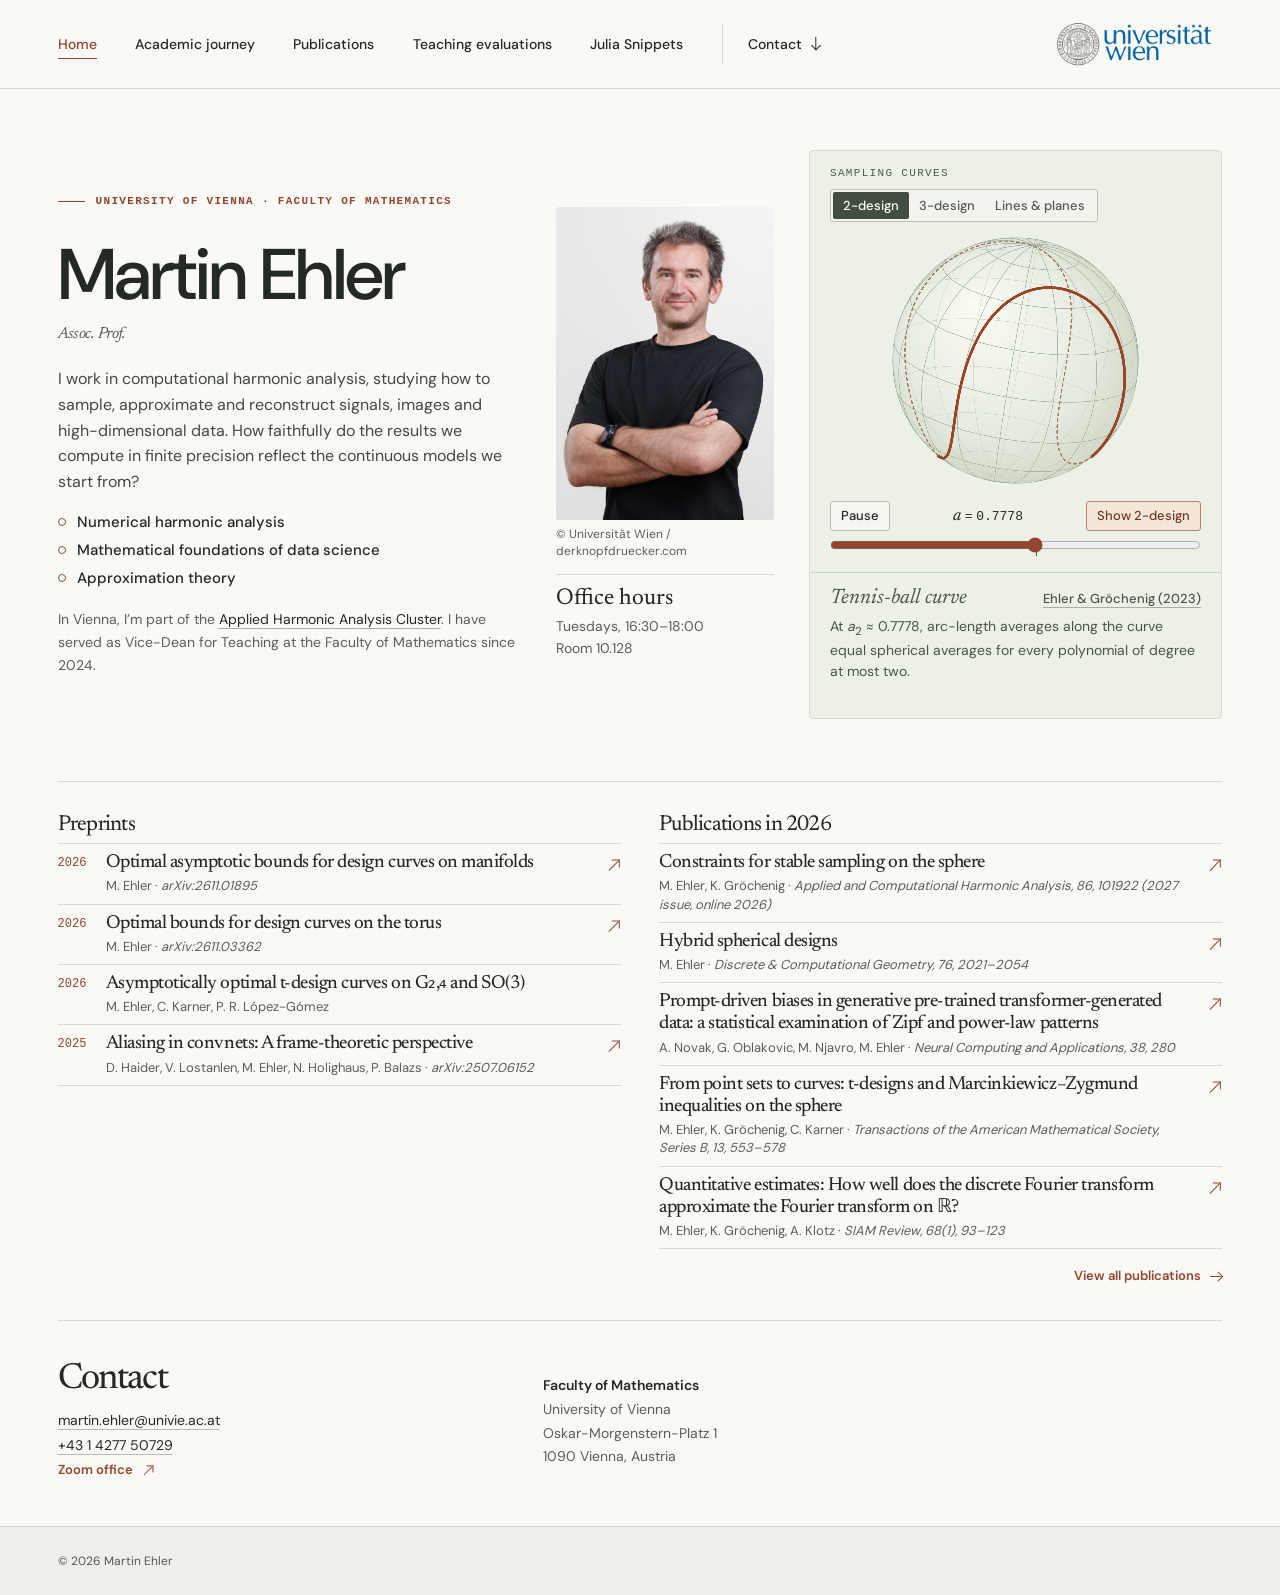
==== commit 72a1d903: "Rename the homepage heading to Publications in 2026" ====
--- a/index.html
+++ b/index.html
@@ -148,7 +148,7 @@
         </ul>
       </section>
       <section aria-labelledby="recent-2026">
-        <h2 id="recent-2026">2026 publications</h2>
+        <h2 id="recent-2026">Publications in 2026</h2>
         <ul class="highlight-list">
           <li>
             <a class="highlight-paper" href="https://doi.org/10.1016/j.acha.2026.101922">
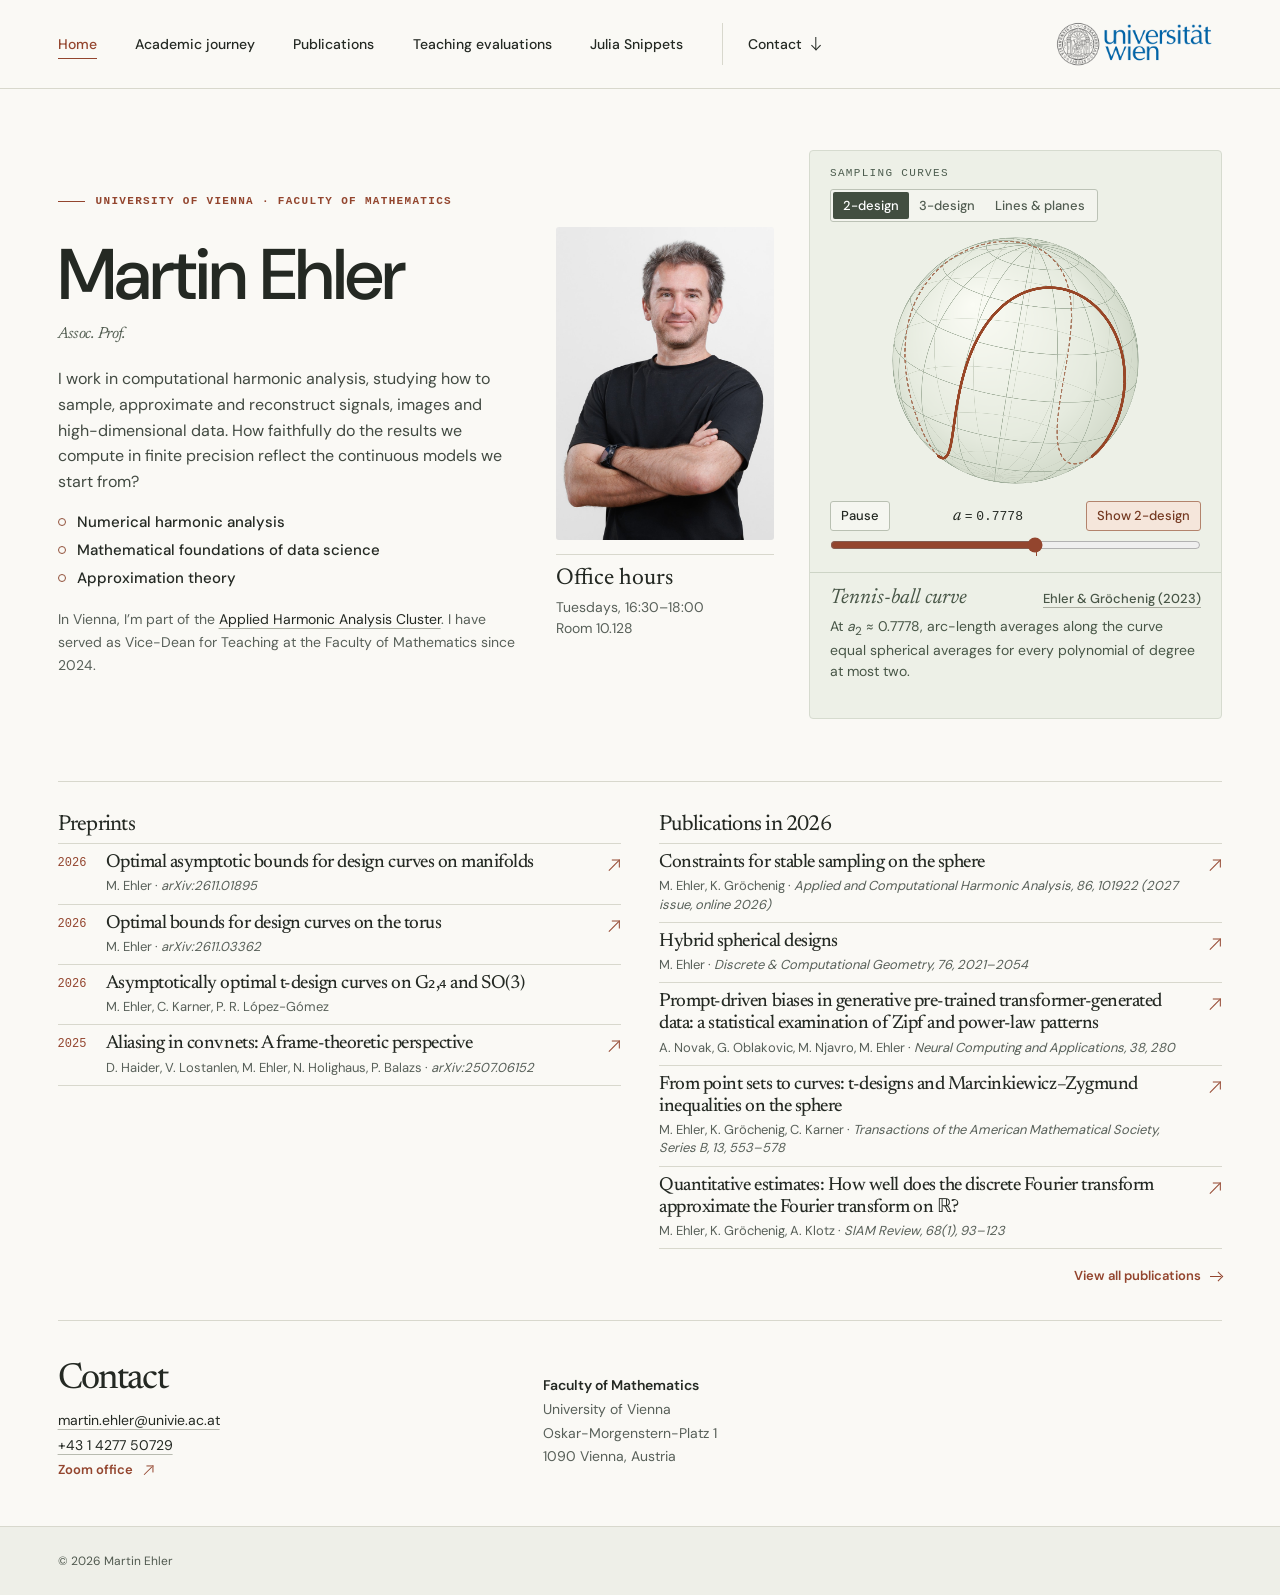
==== commit f74b6b56: "Remove the copyright caption beneath the homepage portrait" ====
--- a/index.html
+++ b/index.html
@@ -42,7 +42,6 @@
     <div class="hero-portrait">
       <figure>
         <img src="assets/martin-ehler.jpg" width="756" height="1088" alt="Martin Ehler">
-        <figcaption>© Universität Wien / derknopfdruecker.com</figcaption>
       </figure>
       <section class="office-hours" aria-labelledby="office-hours-title">
         <h2 id="office-hours-title">Office hours</h2>
@@ -79,8 +78,7 @@
         </div>
         <div class="geometry-view" inert>
           <div class="geometry-stage">
-            <canvas class="geometry-canvas" tabindex="0" aria-label="Six lines and six planes in 3D" aria-describedby="geometry-help" aria-description="Use the arrow keys to rotate and + or − to zoom."></canvas>
-            <span class="geometry-hint" id="geometry-help">Drag to rotate · Scroll or pinch to zoom</span>
+            <canvas class="geometry-canvas" tabindex="0" aria-label="Six lines and six planes in 3D" aria-description="Use the arrow keys to rotate and + or − to zoom."></canvas>
             <p class="geometry-status" role="status">Loading the 3D model…</p>
           </div>
           <div class="geometry-tools">
--- a/assets/site.css
+++ b/assets/site.css
@@ -79,7 +79,6 @@
 .geometry-status{position:absolute;inset:0;display:grid;place-items:center;padding:18px;text-align:center;background:#edf0e7;color:var(--muted)}
 .geometry-tools{display:flex;align-items:center;gap:6px;flex-wrap:wrap;padding:2px 14px 13px}
 .geometry-tools button{font:500 13px/1.2 var(--sans);background:#f5f6f0;border:1px solid #b9c0b2;border-radius:3px;padding:6px 9px}
-.geometry-hint{position:absolute;inset:auto 0 0;text-align:center;pointer-events:none;font:12px/1.3 var(--sans);color:#485647}
 .geometry-spin{min-width:9em}
 @container (max-width:24rem){.figure-top{padding-inline:14px}.curve-choices button{padding-inline:8px}}
 .plate-image-area{display:grid;place-items:center;padding:4px 14px}
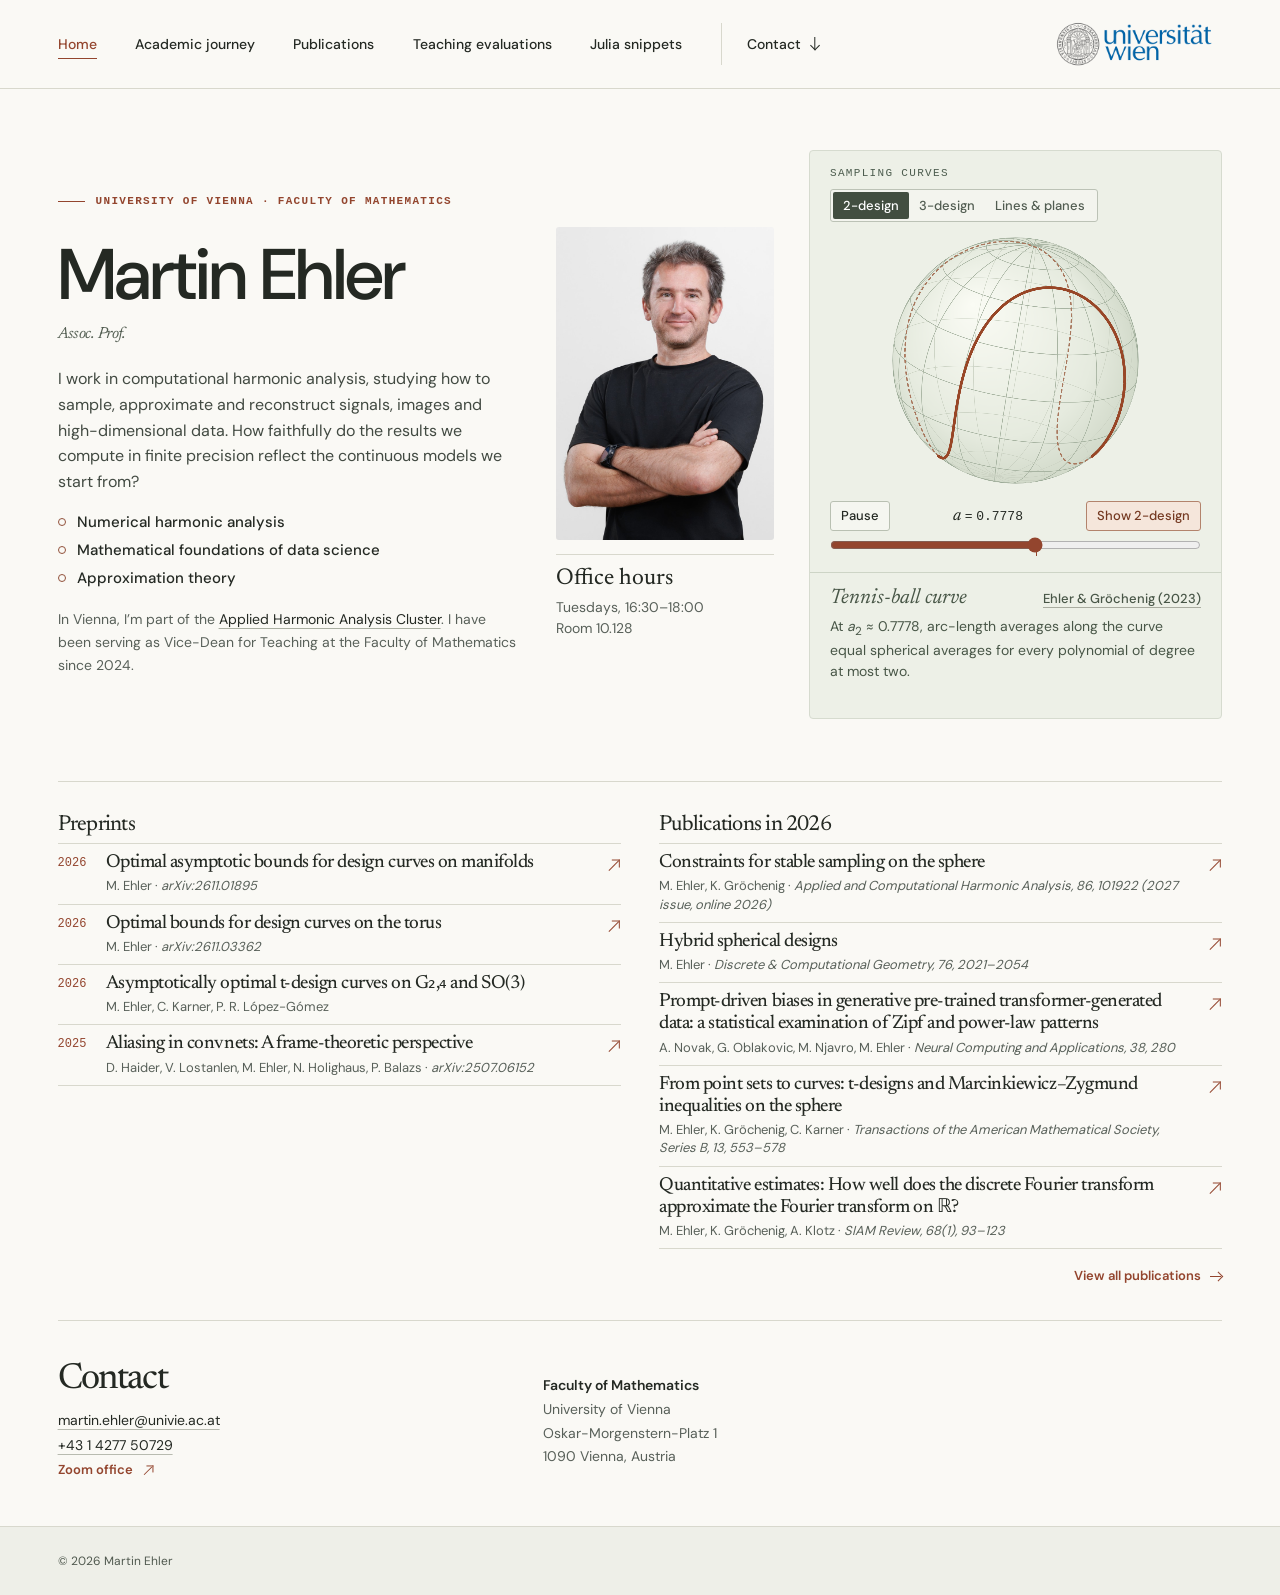
==== commit 89b0172b: "Refine the homepage bio and compact the Julia snippets headings" ====
--- a/index.html
+++ b/index.html
@@ -18,7 +18,7 @@
       <nav class="main-nav" aria-label="Primary navigation">
         <a href="index.html" aria-current="page">Home</a> <a href="academic-journey.html">Academic journey</a> <a href="publications.html">Publications</a>
         <a href="teaching-evaluations.html">Teaching evaluations</a>
-        <a href="julia-snippets.html">Julia Snippets</a>
+        <a href="julia-snippets.html">Julia snippets</a>
         <a class="contact-nav" href="#contact">Contact <span class="link-arrow arrow-down" aria-hidden="true"></span></a>
       </nav>
       <img class="masthead-logo" src="assets/university-of-vienna.png" width="2000" height="1000" alt="University of Vienna">
@@ -37,7 +37,7 @@
         <li>Mathematical foundations of data science</li>
         <li>Approximation theory</li>
       </ul>
-      <p class="profile-note">In Vienna, I’m part of the <a href="https://aha.univie.ac.at/">Applied Harmonic Analysis Cluster</a>. I have served as Vice-Dean for Teaching at the Faculty of Mathematics since 2024.</p>
+      <p class="profile-note">In Vienna, I’m part of the <a href="https://aha.univie.ac.at/">Applied Harmonic Analysis Cluster</a>. I have been serving as Vice-Dean for Teaching at the Faculty of Mathematics since 2024.</p>
     </div>
     <div class="hero-portrait">
       <figure>
@@ -82,7 +82,7 @@
             <p class="geometry-status" role="status">Loading the 3D model…</p>
           </div>
           <div class="geometry-tools">
-            <button type="button" class="geometry-spin" disabled>Pause rotation</button>
+            <button type="button" class="geometry-spin" disabled>Pause</button>
           </div>
         </div>
       </div>
